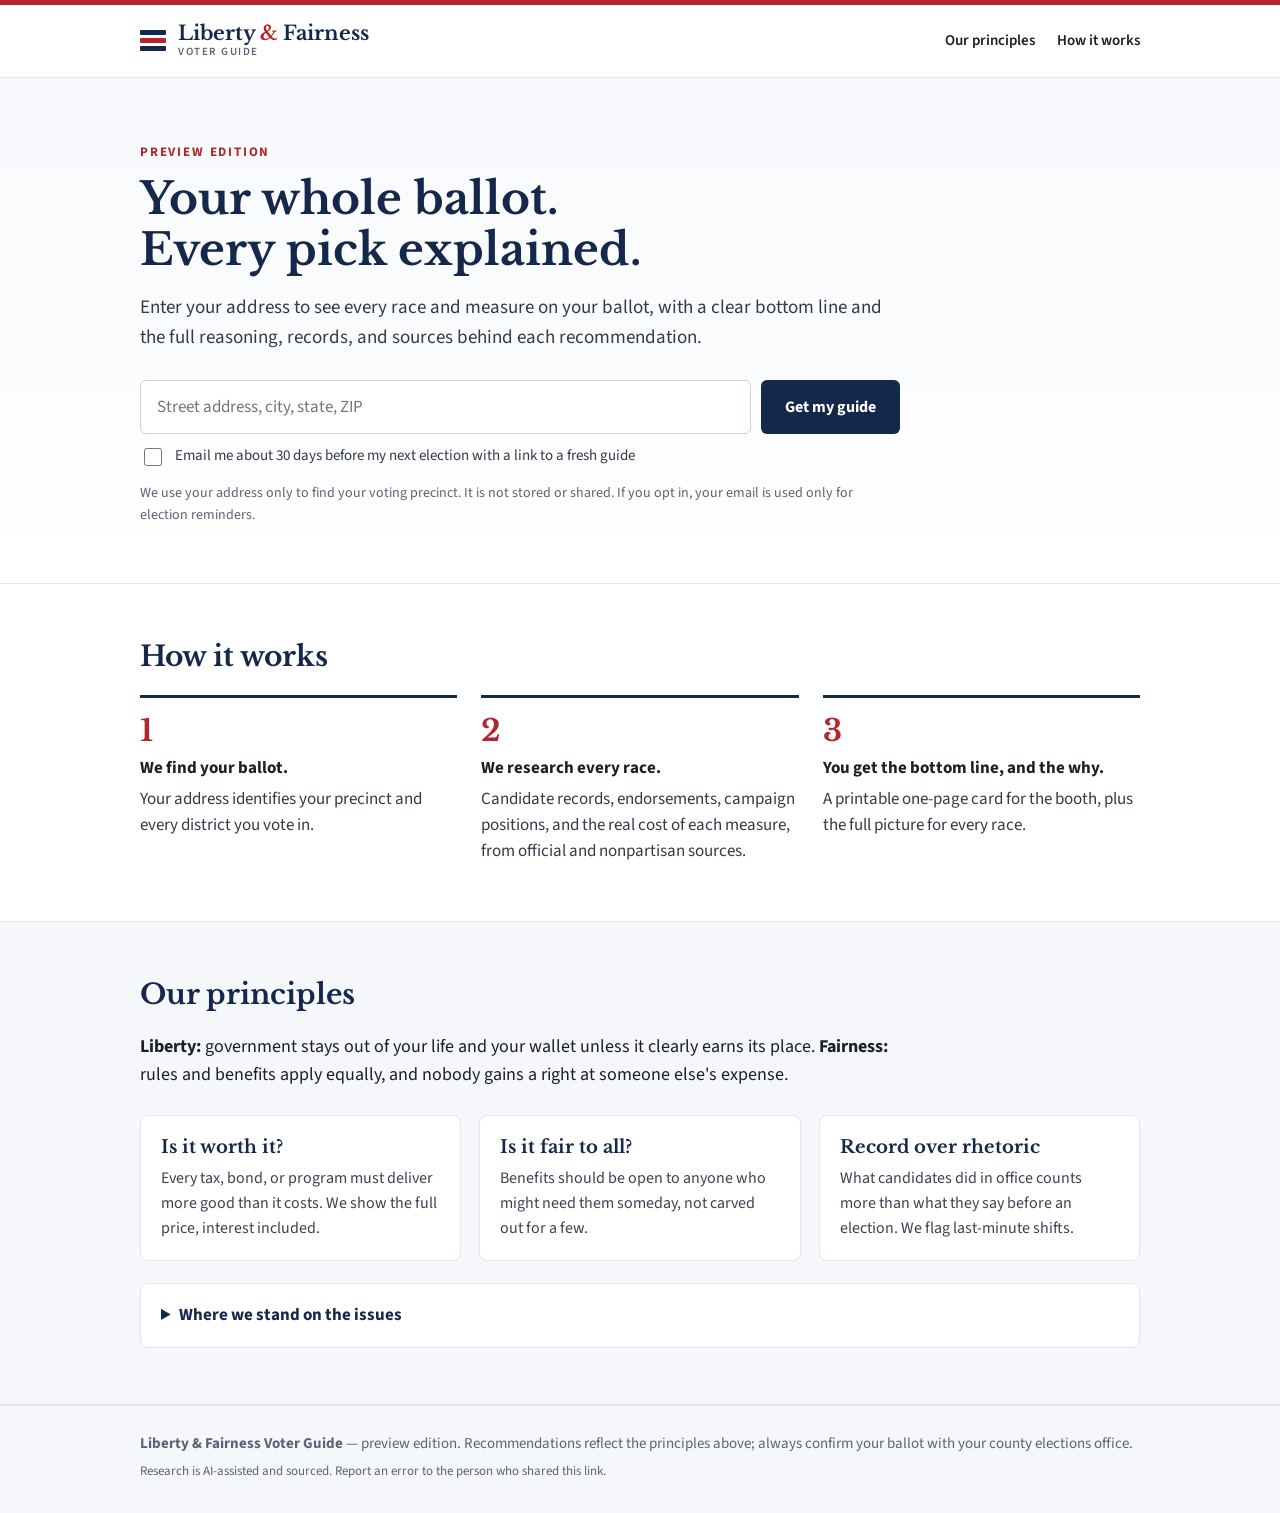
==== index.html @ 5e27b158 "Update site and API address" ====
<!doctype html>
<html lang="en">
<head>
  <meta charset="utf-8">
  <meta name="viewport" content="width=device-width, initial-scale=1">
  <title>Liberty &amp; Fairness Voter Guide</title>
  <meta name="description" content="Your whole ballot, every pick explained. A sourced voter guide built on liberty and fairness.">
  <link rel="preconnect" href="https://fonts.googleapis.com">
  <link rel="preconnect" href="https://fonts.gstatic.com" crossorigin>
  <link href="https://fonts.googleapis.com/css2?family=Libre+Baskerville:wght@400;700&family=Source+Sans+3:wght@400;600;700&display=swap" rel="stylesheet">
  <link rel="stylesheet" href="style.css">
</head>
<body>
  <header class="masthead">
    <div class="wrap masthead-inner">
      <a class="brand" href="./">
        <span class="brand-mark" aria-hidden="true"><span></span><span></span><span></span></span>
        <span class="brand-text">Liberty <em>&amp;</em> Fairness<small>Voter Guide</small></span>
      </a>
      <nav class="topnav">
        <a href="./#principles">Our principles</a>
        <a href="./#how">How it works</a>
      </nav>
    </div>
  </header>

  <main>
    <!-- Landing -->
    <section id="landing">
      <div class="hero">
        <div class="wrap hero-inner">
          <p class="eyebrow">Preview edition</p>
          <h1>Your whole ballot.<br>Every pick explained.</h1>
          <p class="lede">Enter your address to see every race and measure on your ballot, with a clear bottom line and the full reasoning, records, and sources behind each recommendation.</p>
          <form id="lookup" class="lookup" autocomplete="on">
            <label for="address" class="sr-only">Home address</label>
            <input id="address" name="address" type="text" required minlength="8"
                   placeholder="Street address, city, state, ZIP" autocomplete="street-address">
            <button type="submit">Get my guide</button>
            <div class="optin">
              <label class="check"><input id="remind" type="checkbox"> Email me about 30 days before my next election with a link to a fresh guide</label>
              <div id="email-row" class="code-row" hidden>
                <label for="email">Email</label>
                <input id="email" name="email" type="email" autocomplete="email" placeholder="you@example.com">
              </div>
            </div>
            <div id="code-row" class="code-row" hidden>
              <label for="code">Preview access code</label>
              <input id="code" name="code" type="text" autocomplete="off">
            </div>
          </form>
          <p id="form-error" class="form-error" role="alert" hidden></p>
          <p class="privacy">We use your address only to find your voting precinct. It is not stored or shared. If you opt in, your email is used only for election reminders.</p>
        </div>
      </div>

      <section id="how" class="wrap band">
        <h2 class="section-title">How it works</h2>
        <ol class="steps">
          <li><strong>We find your ballot.</strong> Your address identifies your precinct and every district you vote in.</li>
          <li><strong>We research every race.</strong> Candidate records, endorsements, campaign positions, and the real cost of each measure, from official and nonpartisan sources.</li>
          <li><strong>You get the bottom line, and the why.</strong> A printable one-page card for the booth, plus the full picture for every race.</li>
        </ol>
      </section>

      <section id="principles" class="principles">
        <div class="wrap">
          <h2 class="section-title">Our principles</h2>
          <p class="principles-lede"><strong>Liberty:</strong> government stays out of your life and your wallet unless it clearly earns its place. <strong>Fairness:</strong> rules and benefits apply equally, and nobody gains a right at someone else's expense.</p>
          <div class="tests">
            <div class="test"><h3>Is it worth it?</h3><p>Every tax, bond, or program must deliver more good than it costs. We show the full price, interest included.</p></div>
            <div class="test"><h3>Is it fair to all?</h3><p>Benefits should be open to anyone who might need them someday, not carved out for a few.</p></div>
            <div class="test"><h3>Record over rhetoric</h3><p>What candidates did in office counts more than what they say before an election. We flag last-minute shifts.</p></div>
          </div>
          <details class="planks">
            <summary>Where we stand on the issues</summary>
            <dl>
              <dt>Taxes &amp; spending</dt><dd>Low taxes, limited government, and a strong economy. Core services first: public safety, roads, courts.</dd>
              <dt>Life</dt><dd>Protect life at every stage, with an exception to save the mother's life. The later the pregnancy, the stronger the protection.</dd>
              <dt>Immigration</dt><dd>Welcome legal immigrants at a pace communities can absorb. Enforce the law, secure the border, no amnesty.</dd>
              <dt>Equal rights</dt><dd>Live and let live, but no new right that costs others: keep women's sports and private spaces sex-based, and no compelled speech.</dd>
              <dt>Personal freedom</dt><dd>Marriage, marijuana, and gambling are personal choices, not government business.</dd>
              <dt>Guns</dt><dd>The Second Amendment means what it says.</dd>
              <dt>Public safety</dt><dd>Back the police and hold them accountable. End civil asset forfeiture abuse.</dd>
              <dt>Education</dt><dd>School choice and local control, with parents in charge.</dd>
              <dt>Property</dt><dd>Owners have the right to build. Loosen zoning and cut red tape.</dd>
              <dt>Energy</dt><dd>Reliable, affordable power from oil, gas, and nuclear, without mandates or subsidies.</dd>
              <dt>Health care</dt><dd>A limited safety net for necessary care, citizens first.</dd>
            </dl>
          </details>
        </div>
      </section>
    </section>

    <!-- Working -->
    <section id="working" class="wrap working" hidden>
      <div class="spinner" aria-hidden="true"></div>
      <h2>Researching your ballot</h2>
      <p id="working-where" class="working-where"></p>
      <p>We're reading official sample ballots, candidate records, and measure details for your precinct. This usually takes <strong>5 to 10 minutes</strong>. You can leave this page open, or bookmark it and come back.</p>
      <div class="activity">
        <h3>What we're doing right now</h3>
        <ul id="activity" class="activity-list"><li class="muted">Finding your ballot</li></ul>
      </div>
      <p class="elapsed">Elapsed: <span id="elapsed">0:00</span></p>
    </section>

    <!-- Guide -->
    <section id="guide" hidden></section>
  </main>

  <footer class="footer">
    <div class="wrap">
      <p><strong>Liberty &amp; Fairness Voter Guide</strong> — preview edition. Recommendations reflect the principles above; always confirm your ballot with your county elections office.</p>
      <p class="fine">Research is AI-assisted and sourced. Report an error to the person who shared this link.</p>
    </div>
  </footer>

  <script src="app.js"></script>
</body>
</html>
---- style.css ----
:root {
  --navy: #14284b;
  --navy-2: #1f3a68;
  --red: #b3262e;
  --ink: #1b1f27;
  --muted: #5b6474;
  --line: #e3e7ee;
  --soft: #f5f7fa;
  --good: #1d6b3a;
  --warn: #8a5a00;
  --serif: "Libre Baskerville", Georgia, "Times New Roman", serif;
  --sans: "Source Sans 3", "Segoe UI", Arial, sans-serif;
}

* { box-sizing: border-box; }
[hidden] { display: none !important; }
html { -webkit-text-size-adjust: 100%; }
body { margin: 0; background: #fff; color: var(--ink); font: 17px/1.55 var(--sans); }
a { color: var(--navy-2); }
.wrap { max-width: 1040px; margin: 0 auto; padding: 0 20px; }
.sr-only { position: absolute; width: 1px; height: 1px; overflow: hidden; clip: rect(0 0 0 0); }

/* Masthead */
.masthead { border-top: 5px solid var(--red); border-bottom: 1px solid var(--line); background: #fff; }
.masthead-inner { display: flex; align-items: center; justify-content: space-between; min-height: 72px; gap: 16px; }
.brand { display: flex; align-items: center; gap: 12px; text-decoration: none; color: var(--navy); }
.brand-mark { display: grid; gap: 3px; width: 26px; }
.brand-mark span { height: 5px; background: var(--navy); border-radius: 1px; }
.brand-mark span:nth-child(2) { background: var(--red); }
.brand-text { font: 700 20px/1.1 var(--serif); }
.brand-text em { font-style: normal; color: var(--red); }
.brand-text small { display: block; font: 600 11px/1.4 var(--sans); letter-spacing: .14em; text-transform: uppercase; color: var(--muted); }
.topnav { display: flex; gap: 22px; }
.topnav a { color: var(--ink); text-decoration: none; font-weight: 600; font-size: 15px; }
.topnav a:hover { color: var(--red); }

/* Hero */
.hero { background: linear-gradient(180deg, #f7f9fc 0%, #fff 100%); border-bottom: 1px solid var(--line); }
.hero-inner { padding: 64px 20px 56px; }
.hero-inner > * { max-width: 760px; }
.eyebrow { margin: 0 0 12px; color: var(--red); font-weight: 700; font-size: 13px; letter-spacing: .14em; text-transform: uppercase; }
h1 { font: 700 44px/1.15 var(--serif); color: var(--navy); margin: 0 0 18px; }
.lede { font-size: 19px; color: #333a47; margin: 0 0 28px; }
.lookup { display: flex; flex-wrap: wrap; gap: 10px; }
.lookup input[type=text] { flex: 1 1 360px; font: 17px var(--sans); padding: 14px 16px; border: 1.5px solid #c9d1de; border-radius: 6px; }
.lookup input:focus { outline: 3px solid rgba(31,58,104,.18); border-color: var(--navy-2); }
.btn { text-decoration: none; display: inline-block; }
.lookup button, .btn { font: 700 16px var(--sans); padding: 14px 24px; border: 0; border-radius: 6px; background: var(--navy); color: #fff; cursor: pointer; }
.lookup button:hover, .btn:hover { background: var(--navy-2); }
.code-row { flex-basis: 100%; display: flex; align-items: center; gap: 10px; font-size: 15px; color: var(--muted); }
.lookup .code-row input { flex: 0 1 220px; padding: 9px 12px; font: 16px var(--sans); border: 1.5px solid #c9d1de; border-radius: 6px; }
.optin { flex-basis: 100%; }
.check { display: flex; gap: 10px; align-items: flex-start; font-size: 15px; color: #333a47; cursor: pointer; }
.check input { margin-top: 4px; width: 18px; height: 18px; }
.feedback { background: var(--soft); border: 1px solid var(--line); border-radius: 10px; padding: 22px 24px; }
.feedback h2 { font: 700 22px var(--serif); color: var(--navy); margin: 0 0 6px; }
.feedback .rating { display: flex; gap: 8px; flex-wrap: wrap; margin: 12px 0; }
.feedback .rating label { border: 1.5px solid #c9d1de; border-radius: 999px; padding: 6px 14px; cursor: pointer; background: #fff; }
.feedback .rating input { display: none; }
.feedback .rating input:checked + span { font-weight: 700; color: var(--navy); }
.feedback .rating label:has(input:checked) { border-color: var(--navy); background: #eef2f8; }
.feedback textarea { width: 100%; min-height: 80px; font: 16px var(--sans); padding: 10px 12px; border: 1.5px solid #c9d1de; border-radius: 6px; margin: 4px 0 12px; resize: vertical; }
.feedback label.lbl { font-weight: 700; display: block; }
.feedback .thanks { color: var(--good); font-weight: 700; }
.form-error { color: var(--red); font-weight: 600; margin: 12px 0 0; }
.privacy { font-size: 14px; color: var(--muted); margin: 14px 0 0; }

/* Sections */
.band { padding: 56px 20px; }
.section-title { font: 700 28px/1.2 var(--serif); color: var(--navy); margin: 0 0 22px; }
.steps { list-style: none; counter-reset: s; padding: 0; margin: 0; display: grid; grid-template-columns: repeat(3, 1fr); gap: 24px; }
.steps li { counter-increment: s; border-top: 3px solid var(--navy); padding-top: 14px; color: #333a47; }
.steps li::before { content: counter(s); display: block; font: 700 30px var(--serif); color: var(--red); margin-bottom: 6px; }
.steps strong { display: block; color: var(--ink); margin-bottom: 4px; }
.principles { background: var(--soft); border-top: 1px solid var(--line); border-bottom: 1px solid var(--line); padding: 56px 0; }
.principles-lede { font-size: 18px; max-width: 760px; margin: 0 0 26px; }
.tests { display: grid; grid-template-columns: repeat(3, 1fr); gap: 18px; margin-bottom: 22px; }
.test { background: #fff; border: 1px solid var(--line); border-radius: 8px; padding: 20px; }
.test h3 { font: 700 18px var(--serif); color: var(--navy); margin: 0 0 8px; }
.test p { margin: 0; color: #3b4352; font-size: 16px; }
.planks { background: #fff; border: 1px solid var(--line); border-radius: 8px; padding: 6px 20px; }
.planks summary { cursor: pointer; font-weight: 700; padding: 12px 0; color: var(--navy); }
.planks dl { display: grid; grid-template-columns: 180px 1fr; gap: 10px 20px; margin: 4px 0 18px; }
.planks dt { font-weight: 700; }
.planks dd { margin: 0; color: #3b4352; }

/* Working */
.working { max-width: 680px; text-align: center; padding: 80px 20px; }
.working h2 { font: 700 30px var(--serif); color: var(--navy); margin: 18px 0 8px; }
.working-where { color: var(--muted); font-weight: 600; margin: 0 0 18px; }
.spinner { width: 44px; height: 44px; margin: 0 auto; border: 4px solid var(--line); border-top-color: var(--red); border-radius: 50%; animation: spin 1s linear infinite; }
@keyframes spin { to { transform: rotate(360deg); } }
.activity { text-align: left; max-width: 560px; margin: 26px auto 0; border: 1px solid var(--line); border-radius: 10px; padding: 14px 18px; background: #fbfcfe; }
.activity h3 { margin: 0 0 8px; font: 700 13px var(--sans); letter-spacing: .1em; text-transform: uppercase; color: var(--muted); }
.activity-list { list-style: none; margin: 0; padding: 0; max-height: 240px; overflow: hidden; display: flex; flex-direction: column; justify-content: flex-end; }
.activity-list li { padding: 5px 0 5px 22px; position: relative; font-size: 15px; color: #3b4352; word-break: break-word; animation: fade .4s; }
.activity-list li::before { content: ""; position: absolute; left: 4px; top: 12px; width: 8px; height: 8px; border-radius: 50%; background: #c9d1de; }
.activity-list li:last-child { color: var(--ink); font-weight: 600; }
.activity-list li:last-child::before { background: var(--red); }
.activity-list li.muted { color: var(--muted); font-weight: 400; }
@keyframes fade { from { opacity: 0; transform: translateY(4px); } }
.ready { background: var(--navy); color: #fff; }
.ready .wrap { padding: 28px 20px; display: flex; gap: 24px; align-items: center; flex-wrap: wrap; }
.ready .big { font: 700 40px/1 var(--serif); white-space: nowrap; }
.ready blockquote { margin: 0; font: italic 17px/1.5 var(--serif); max-width: 640px; border-left: 3px solid var(--red); padding-left: 16px; }
.ready cite { display: block; font: 600 13px var(--sans); font-style: normal; letter-spacing: .08em; text-transform: uppercase; opacity: .8; margin-top: 6px; }
.working-steps { list-style: none; padding: 0; margin: 26px auto; max-width: 360px; text-align: left; }
.working-steps li { padding: 8px 0 8px 30px; position: relative; color: var(--muted); }
.working-steps li::before { content: ""; position: absolute; left: 4px; top: 14px; width: 12px; height: 12px; border-radius: 50%; border: 2px solid #c9d1de; }
.working-steps li.on { color: var(--ink); font-weight: 600; }
.working-steps li.on::before { background: var(--navy); border-color: var(--navy); }
.elapsed { color: var(--muted); font-size: 15px; }

/* Guide */
.guide-head { border-bottom: 1px solid var(--line); background: var(--soft); }
.guide-head .wrap { padding: 36px 20px 28px; }
.guide-head h1 { font-size: 34px; margin: 0 0 6px; }
.guide-meta { color: var(--muted); margin: 0; }
.guide-actions { display: flex; gap: 10px; margin-top: 18px; flex-wrap: wrap; }
.btn.ghost { background: #fff; color: var(--navy); border: 1.5px solid var(--navy); }
.btn.ghost:hover { background: var(--soft); }
.guide-body { padding: 32px 20px 64px; }
.guide-section { margin: 0 0 44px; }
.guide-section > h2 { font: 700 26px var(--serif); color: var(--navy); margin: 0 0 6px; padding-bottom: 10px; border-bottom: 3px solid var(--navy); }
.section-note { color: var(--muted); margin: 10px 0 18px; }

.card-table { width: 100%; border-collapse: collapse; font-size: 16px; }
.card-table th { text-align: left; font-size: 12px; letter-spacing: .1em; text-transform: uppercase; color: var(--muted); padding: 10px 12px; border-bottom: 2px solid var(--line); }
.card-table td { padding: 11px 12px; border-bottom: 1px solid var(--line); vertical-align: top; }
.card-table td.race { font-weight: 600; width: 34%; }
.card-table td.pick { font-weight: 700; color: var(--navy); width: 26%; }
.card-table td.reason { color: #3b4352; }
.card-table tr:nth-child(even) td { background: #fafbfd; }
.pill { display: inline-block; font: 700 12px var(--sans); letter-spacing: .04em; padding: 2px 8px; border-radius: 999px; vertical-align: 2px; margin-left: 6px; }
.pill.yes { background: #e5f2ea; color: var(--good); }
.pill.no { background: #f8e5e6; color: var(--red); }
.pill.call { background: #fff3dc; color: var(--warn); }

.race { border: 1px solid var(--line); border-radius: 10px; padding: 22px 24px; margin: 0 0 18px; }
.race h3 { font: 700 20px var(--serif); margin: 0 0 4px; }
.race .pickline { font-size: 18px; margin: 4px 0 10px; }
.race .pickline b { color: var(--navy); }
.race .summary { margin: 0 0 12px; }
.tags { display: flex; flex-wrap: wrap; gap: 6px; margin: 0 0 12px; }
.tag { font-size: 13px; background: var(--soft); border: 1px solid var(--line); border-radius: 4px; padding: 2px 8px; color: #3b4352; }
.alt { background: #fffaf0; border-left: 3px solid #e2b04a; padding: 10px 14px; margin: 0 0 12px; font-size: 16px; }
.race details { border-top: 1px solid var(--line); margin-top: 8px; }
.race summary { cursor: pointer; font-weight: 700; color: var(--navy-2); padding: 12px 0; }
.cands { display: grid; grid-template-columns: repeat(auto-fit, minmax(280px, 1fr)); gap: 14px; margin: 4px 0 14px; }
.cand { background: #fbfcfe; border: 1px solid var(--line); border-radius: 8px; padding: 16px; font-size: 15.5px; }
.cand.picked { border-color: var(--navy); box-shadow: inset 4px 0 0 var(--navy); }
.cand h4 { margin: 0 0 2px; font-size: 17px; }
.cand .party { color: var(--muted); font-size: 14px; margin: 0 0 10px; }
.cand p { margin: 0 0 8px; }
.cand .label { font-weight: 700; color: var(--ink); }
.cand .shift { color: var(--warn); }
.cand ul { margin: 4px 0 8px; padding-left: 18px; }
.other { font-size: 16px; color: #3b4352; }
.sources { font-size: 14px; color: var(--muted); }
.sources a { color: var(--muted); }

.plain-list { margin: 0; padding-left: 20px; }
.plain-list li { margin: 4px 0; }
.dates { display: grid; grid-template-columns: repeat(auto-fit, minmax(220px, 1fr)); gap: 12px; }
.date { border: 1px solid var(--line); border-radius: 8px; padding: 14px; }
.date b { display: block; color: var(--navy); }

.error-box { max-width: 640px; margin: 60px auto; text-align: center; padding: 0 20px; }

.footer { border-top: 1px solid var(--line); background: var(--soft); color: var(--muted); font-size: 15px; }
.footer .wrap { padding: 26px 20px; }
.footer p { margin: 0 0 6px; }
.fine { font-size: 13px; }

@media (max-width: 760px) {
  h1 { font-size: 32px; }
  .hero-inner { padding: 40px 20px; }
  .steps, .tests { grid-template-columns: 1fr; }
  .planks dl { grid-template-columns: 1fr; }
  .topnav { display: none; }
  .card-table td.race, .card-table td.pick { width: auto; }
  .card-table td.reason, .card-table th:nth-child(3) { display: none; }
}

/* Print: the bottom-line card only, on one page */
@media print {
  .masthead, .footer, .guide-actions, .guide-section:not(.bottom-line), #landing, #working { display: none !important; }
  body { font-size: 11pt; }
  .guide-head { background: #fff; }
  .guide-head .wrap, .guide-body { padding: 0; }
  .card-table td, .card-table th { padding: 4px 6px; }
  .card-table td.reason { display: table-cell; font-size: 9pt; }
}
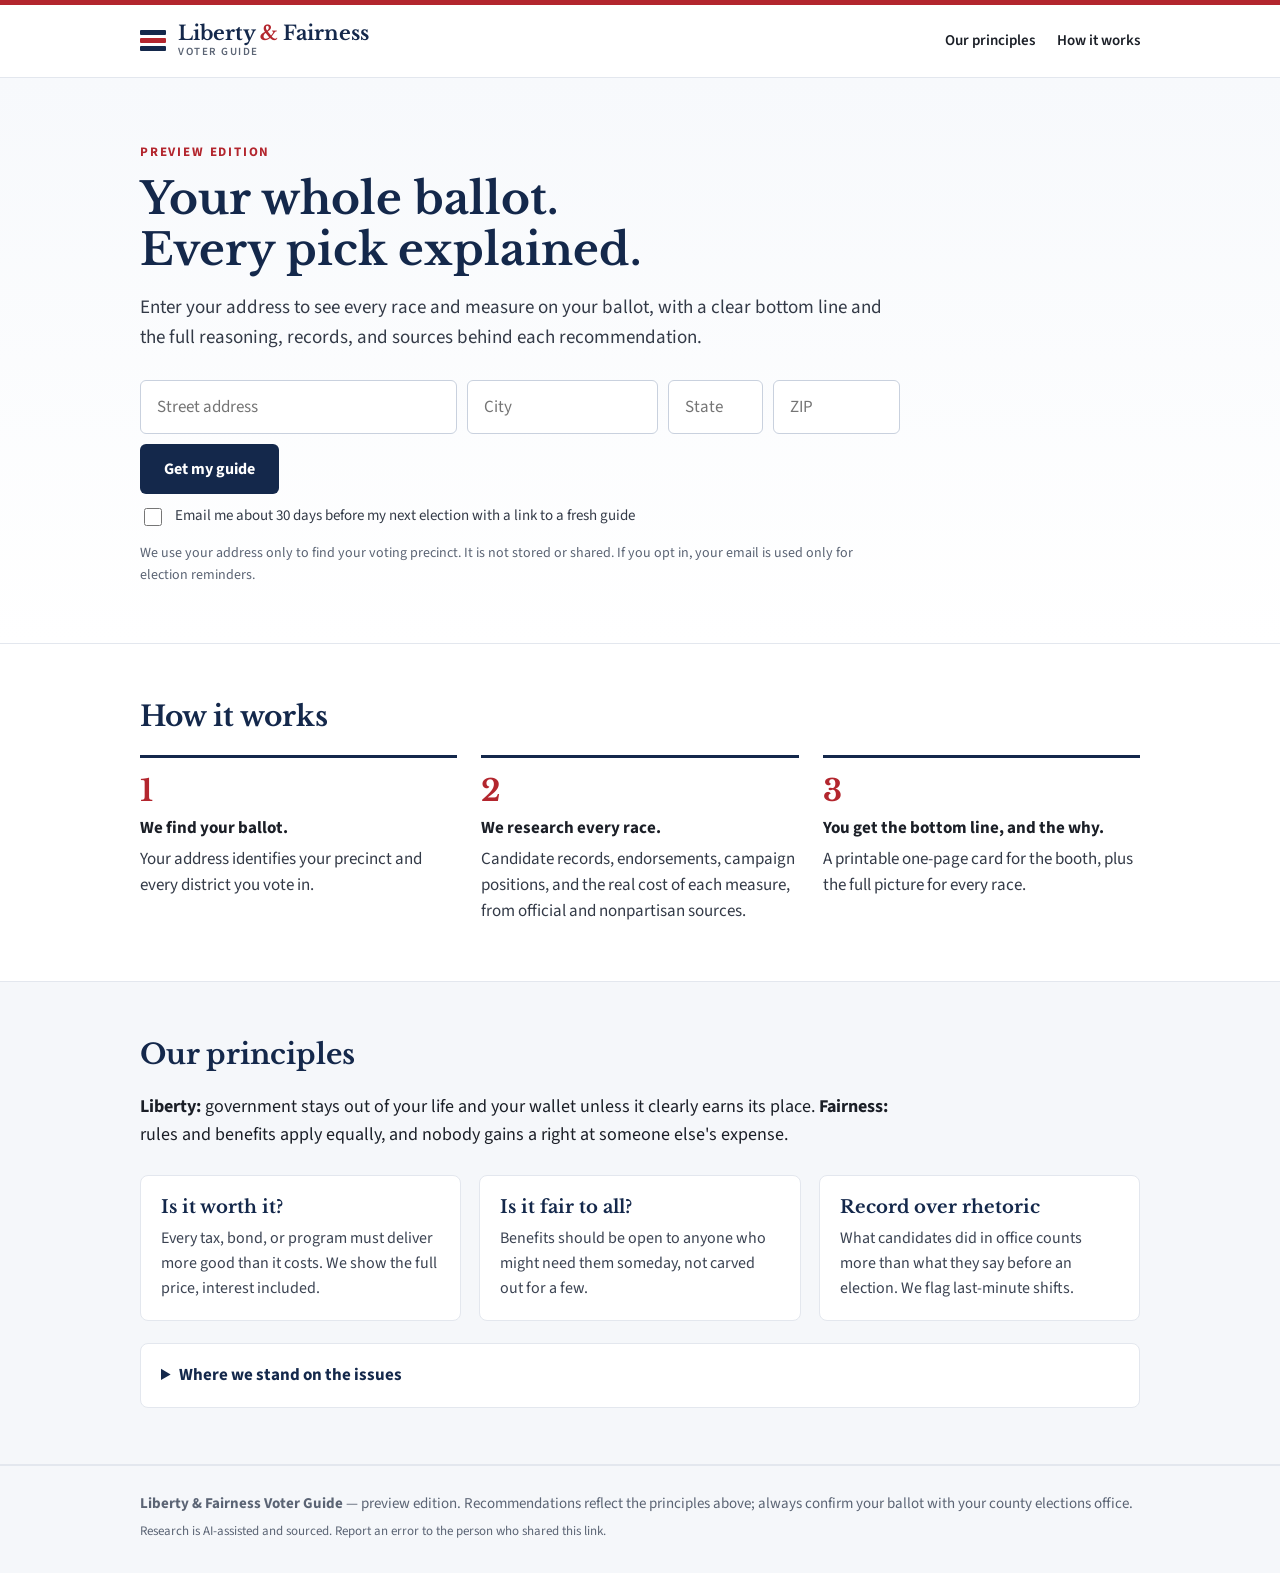
==== commit b4749686: "Separate street, city, state, ZIP fields for autofill" ====
--- a/index.html
+++ b/index.html
@@ -33,9 +33,20 @@
           <h1>Your whole ballot.<br>Every pick explained.</h1>
           <p class="lede">Enter your address to see every race and measure on your ballot, with a clear bottom line and the full reasoning, records, and sources behind each recommendation.</p>
           <form id="lookup" class="lookup" autocomplete="on">
-            <label for="address" class="sr-only">Home address</label>
-            <input id="address" name="address" type="text" required minlength="8"
-                   placeholder="Street address, city, state, ZIP" autocomplete="street-address">
+            <div class="addr-grid">
+              <label for="street" class="sr-only">Street address</label>
+              <input id="street" name="street" type="text" required class="f-street"
+                     placeholder="Street address" autocomplete="address-line1">
+              <label for="city" class="sr-only">City</label>
+              <input id="city" name="city" type="text" required class="f-city"
+                     placeholder="City" autocomplete="address-level2">
+              <label for="state" class="sr-only">State</label>
+              <input id="state" name="state" type="text" required class="f-state" maxlength="20"
+                     placeholder="State" autocomplete="address-level1">
+              <label for="zip" class="sr-only">ZIP code</label>
+              <input id="zip" name="zip" type="text" required class="f-zip" inputmode="numeric" maxlength="10"
+                     placeholder="ZIP" autocomplete="postal-code">
+            </div>
             <button type="submit">Get my guide</button>
             <div class="optin">
               <label class="check"><input id="remind" type="checkbox"> Email me about 30 days before my next election with a link to a fresh guide</label>
@@ -97,12 +108,36 @@
       <div class="spinner" aria-hidden="true"></div>
       <h2>Researching your ballot</h2>
       <p id="working-where" class="working-where"></p>
-      <p>We're reading official sample ballots, candidate records, and measure details for your precinct. This usually takes <strong>5 to 10 minutes</strong>. You can leave this page open, or bookmark it and come back.</p>
+      <p>We're reading official sample ballots, candidate records, and measure details for your precinct. The first guide for a new area takes <strong>a few minutes</strong>; after that, everyone in the precinct gets it instantly. You can keep this page open, or have us email you the link.</p>
       <div class="activity">
         <h3>What we're doing right now</h3>
         <ul id="activity" class="activity-list"><li class="muted">Finding your ballot</li></ul>
       </div>
+      <form id="notify-form" class="notify">
+        <label for="notify-email"><b>Don't wait around.</b> Leave your email and we'll send the link the moment it's ready.</label>
+        <div class="notify-row">
+          <input id="notify-email" type="email" placeholder="you@example.com" autocomplete="email" required>
+          <button class="btn" type="submit">Email me the link</button>
+        </div>
+        <p id="notify-msg" class="notify-msg"></p>
+      </form>
       <p class="elapsed">Elapsed: <span id="elapsed">0:00</span></p>
+    </section>
+
+    <!-- Queued (request mode) -->
+    <section id="queued" class="wrap working" hidden>
+      <h2>We've got your request</h2>
+      <p id="queued-where" class="working-where"></p>
+      <p>Your precinct hasn't been researched yet. We build each one by hand from the official ballot and candidate records, usually <strong>within a day</strong>. Leave your email and we'll send you the link the moment it's ready, or come back to this page later.</p>
+      <form id="queued-form" class="notify">
+        <label for="queued-email"><b>Email me the link</b></label>
+        <div class="notify-row">
+          <input id="queued-email" type="email" placeholder="you@example.com" autocomplete="email" required>
+          <button class="btn" type="submit">Notify me</button>
+        </div>
+        <p id="queued-msg" class="notify-msg"></p>
+      </form>
+      <p class="elapsed"><a href="./">Look up a different address</a></p>
     </section>
 
     <!-- Guide -->
--- a/style.css
+++ b/style.css
@@ -42,7 +42,10 @@
 h1 { font: 700 44px/1.15 var(--serif); color: var(--navy); margin: 0 0 18px; }
 .lede { font-size: 19px; color: #333a47; margin: 0 0 28px; }
 .lookup { display: flex; flex-wrap: wrap; gap: 10px; }
-.lookup input[type=text] { flex: 1 1 360px; font: 17px var(--sans); padding: 14px 16px; border: 1.5px solid #c9d1de; border-radius: 6px; }
+.addr-grid { flex: 1 1 100%; display: grid; grid-template-columns: 2fr 1.2fr .6fr .8fr; gap: 10px; }
+.addr-grid input { min-width: 0; }
+@media (max-width: 760px) { .addr-grid { grid-template-columns: 1fr 1fr; } .f-street { grid-column: 1 / -1; } }
+.lookup input[type=text] { flex: 1 1 160px; font: 17px var(--sans); padding: 14px 16px; border: 1.5px solid #c9d1de; border-radius: 6px; }
 .lookup input:focus { outline: 3px solid rgba(31,58,104,.18); border-color: var(--navy-2); }
 .btn { text-decoration: none; display: inline-block; }
 .lookup button, .btn { font: 700 16px var(--sans); padding: 14px 24px; border: 0; border-radius: 6px; background: var(--navy); color: #fff; cursor: pointer; }
@@ -110,6 +113,11 @@
 .working-steps li.on { color: var(--ink); font-weight: 600; }
 .working-steps li.on::before { background: var(--navy); border-color: var(--navy); }
 .elapsed { color: var(--muted); font-size: 15px; }
+.notify { max-width: 560px; margin: 22px auto 0; text-align: left; background: #fff; border: 1px solid var(--line); border-radius: 10px; padding: 16px 18px; }
+.notify label { display: block; margin-bottom: 10px; color: #333a47; }
+.notify-row { display: flex; gap: 10px; flex-wrap: wrap; }
+.notify-row input { flex: 1 1 220px; font: 16px var(--sans); padding: 11px 12px; border: 1.5px solid #c9d1de; border-radius: 6px; }
+.notify-msg { margin: 8px 0 0; font-size: 14px; color: var(--good); font-weight: 600; }
 
 /* Guide */
 .guide-head { border-bottom: 1px solid var(--line); background: var(--soft); }
@@ -128,6 +136,18 @@
 .card-table th { text-align: left; font-size: 12px; letter-spacing: .1em; text-transform: uppercase; color: var(--muted); padding: 10px 12px; border-bottom: 2px solid var(--line); }
 .card-table td { padding: 11px 12px; border-bottom: 1px solid var(--line); vertical-align: top; }
 .card-table td.race { font-weight: 600; width: 34%; }
+.card-table a.bl-link { color: var(--navy); text-decoration: none; border-bottom: 1px solid #b9c3d3; }
+.card-table a.bl-link:hover { color: var(--red); border-bottom-color: var(--red); }
+.date-strip { display: flex; flex-wrap: wrap; gap: 8px; margin: 12px 0 0; }
+.date-pill { font-size: 14px; background: #fff; border: 1px solid var(--line); border-radius: 999px; padding: 4px 12px; color: #3b4352; }
+.date-pill b { color: var(--navy); }
+.race .back { display: inline-block; margin-top: 10px; font-size: 13px; color: var(--muted); text-decoration: none; }
+.race .back:hover { color: var(--red); }
+.race.flash { box-shadow: 0 0 0 3px rgba(179,38,46,.35); transition: box-shadow .3s; }
+.race { scroll-margin-top: 16px; }
+.more details { border: 1px solid var(--line); border-radius: 8px; padding: 4px 16px; margin: 0 0 10px; }
+.more summary { cursor: pointer; font-weight: 700; color: var(--navy); padding: 10px 0; }
+.more .dates { margin: 10px 0 14px; }
 .card-table td.pick { font-weight: 700; color: var(--navy); width: 26%; }
 .card-table td.reason { color: #3b4352; }
 .card-table tr:nth-child(even) td { background: #fafbfd; }
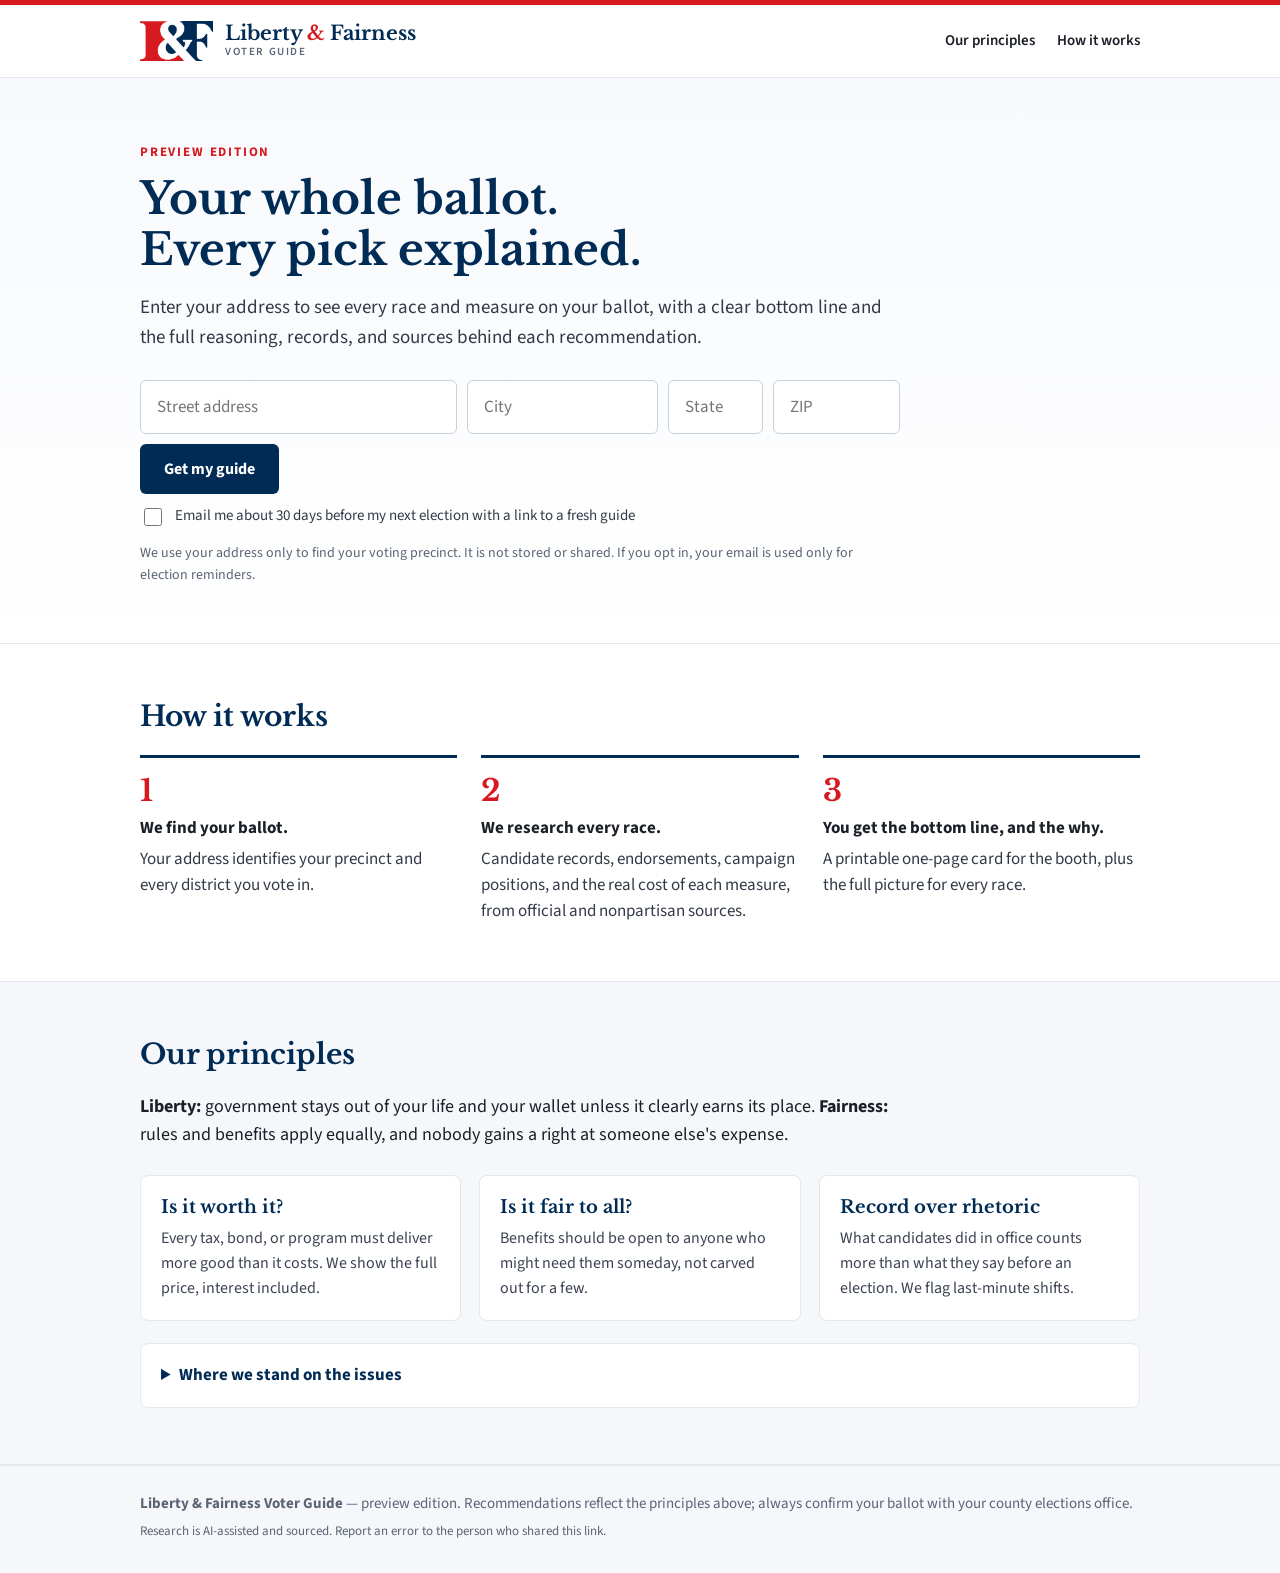
==== commit a0cc3b53: "Update site and API address" ====
--- a/index.html
+++ b/index.html
@@ -8,13 +8,17 @@
   <link rel="preconnect" href="https://fonts.googleapis.com">
   <link rel="preconnect" href="https://fonts.gstatic.com" crossorigin>
   <link href="https://fonts.googleapis.com/css2?family=Libre+Baskerville:wght@400;700&family=Source+Sans+3:wght@400;600;700&display=swap" rel="stylesheet">
+  <link rel="icon" href="img/favicon.ico" sizes="any">
+  <link rel="icon" type="image/png" sizes="32x32" href="img/favicon-32.png">
+  <link rel="apple-touch-icon" href="img/apple-touch-icon.png">
+  <meta name="theme-color" content="#002B55">
   <link rel="stylesheet" href="style.css">
 </head>
 <body>
   <header class="masthead">
     <div class="wrap masthead-inner">
-      <a class="brand" href="./">
-        <span class="brand-mark" aria-hidden="true"><span></span><span></span><span></span></span>
+      <a class="brand" href="./" aria-label="Liberty &amp; Fairness Voter Guide home">
+        <img class="brand-logo" src="img/lf-mark-240w.png" srcset="img/lf-mark-240w.png 1x, img/lf-mark-480w.png 2x" width="73" height="40" alt="">
         <span class="brand-text">Liberty <em>&amp;</em> Fairness<small>Voter Guide</small></span>
       </a>
       <nav class="topnav">
--- a/style.css
+++ b/style.css
@@ -1,7 +1,7 @@
 :root {
-  --navy: #14284b;
-  --navy-2: #1f3a68;
-  --red: #b3262e;
+  --navy: #002B55;
+  --navy-2: #1d4a80;
+  --red: #D71920;
   --ink: #1b1f27;
   --muted: #5b6474;
   --line: #e3e7ee;
@@ -24,9 +24,7 @@
 .masthead { border-top: 5px solid var(--red); border-bottom: 1px solid var(--line); background: #fff; }
 .masthead-inner { display: flex; align-items: center; justify-content: space-between; min-height: 72px; gap: 16px; }
 .brand { display: flex; align-items: center; gap: 12px; text-decoration: none; color: var(--navy); }
-.brand-mark { display: grid; gap: 3px; width: 26px; }
-.brand-mark span { height: 5px; background: var(--navy); border-radius: 1px; }
-.brand-mark span:nth-child(2) { background: var(--red); }
+.brand-logo { display: block; height: 40px; width: auto; }
 .brand-text { font: 700 20px/1.1 var(--serif); }
 .brand-text em { font-style: normal; color: var(--red); }
 .brand-text small { display: block; font: 600 11px/1.4 var(--sans); letter-spacing: .14em; text-transform: uppercase; color: var(--muted); }
@@ -204,10 +202,16 @@
 
 /* Print: the bottom-line card only, on one page */
 @media print {
-  .masthead, .footer, .guide-actions, .guide-section:not(.bottom-line), #landing, #working { display: none !important; }
+  .masthead, .footer, .guide-actions, .guide-section:not(.bottom-line):not(.gap-box), #landing, #working { display: none !important; }
   body { font-size: 11pt; }
   .guide-head { background: #fff; }
   .guide-head .wrap, .guide-body { padding: 0; }
   .card-table td, .card-table th { padding: 4px 6px; }
   .card-table td.reason { display: table-cell; font-size: 9pt; }
 }
+
+/* Contests on the voter's ballot that we have not covered yet (declared gaps) */
+.pill.gap { background: #fff4d6; color: #7a5600; border: 1px solid #e2b04a; }
+.gap-box { border: 2px solid #e2b04a; border-radius: 8px; background: #fffaf0; padding: 16px 18px; margin-bottom: 18px; }
+.gap-box h2 { margin-top: 0; }
+.gap-box li { margin: 8px 0; }
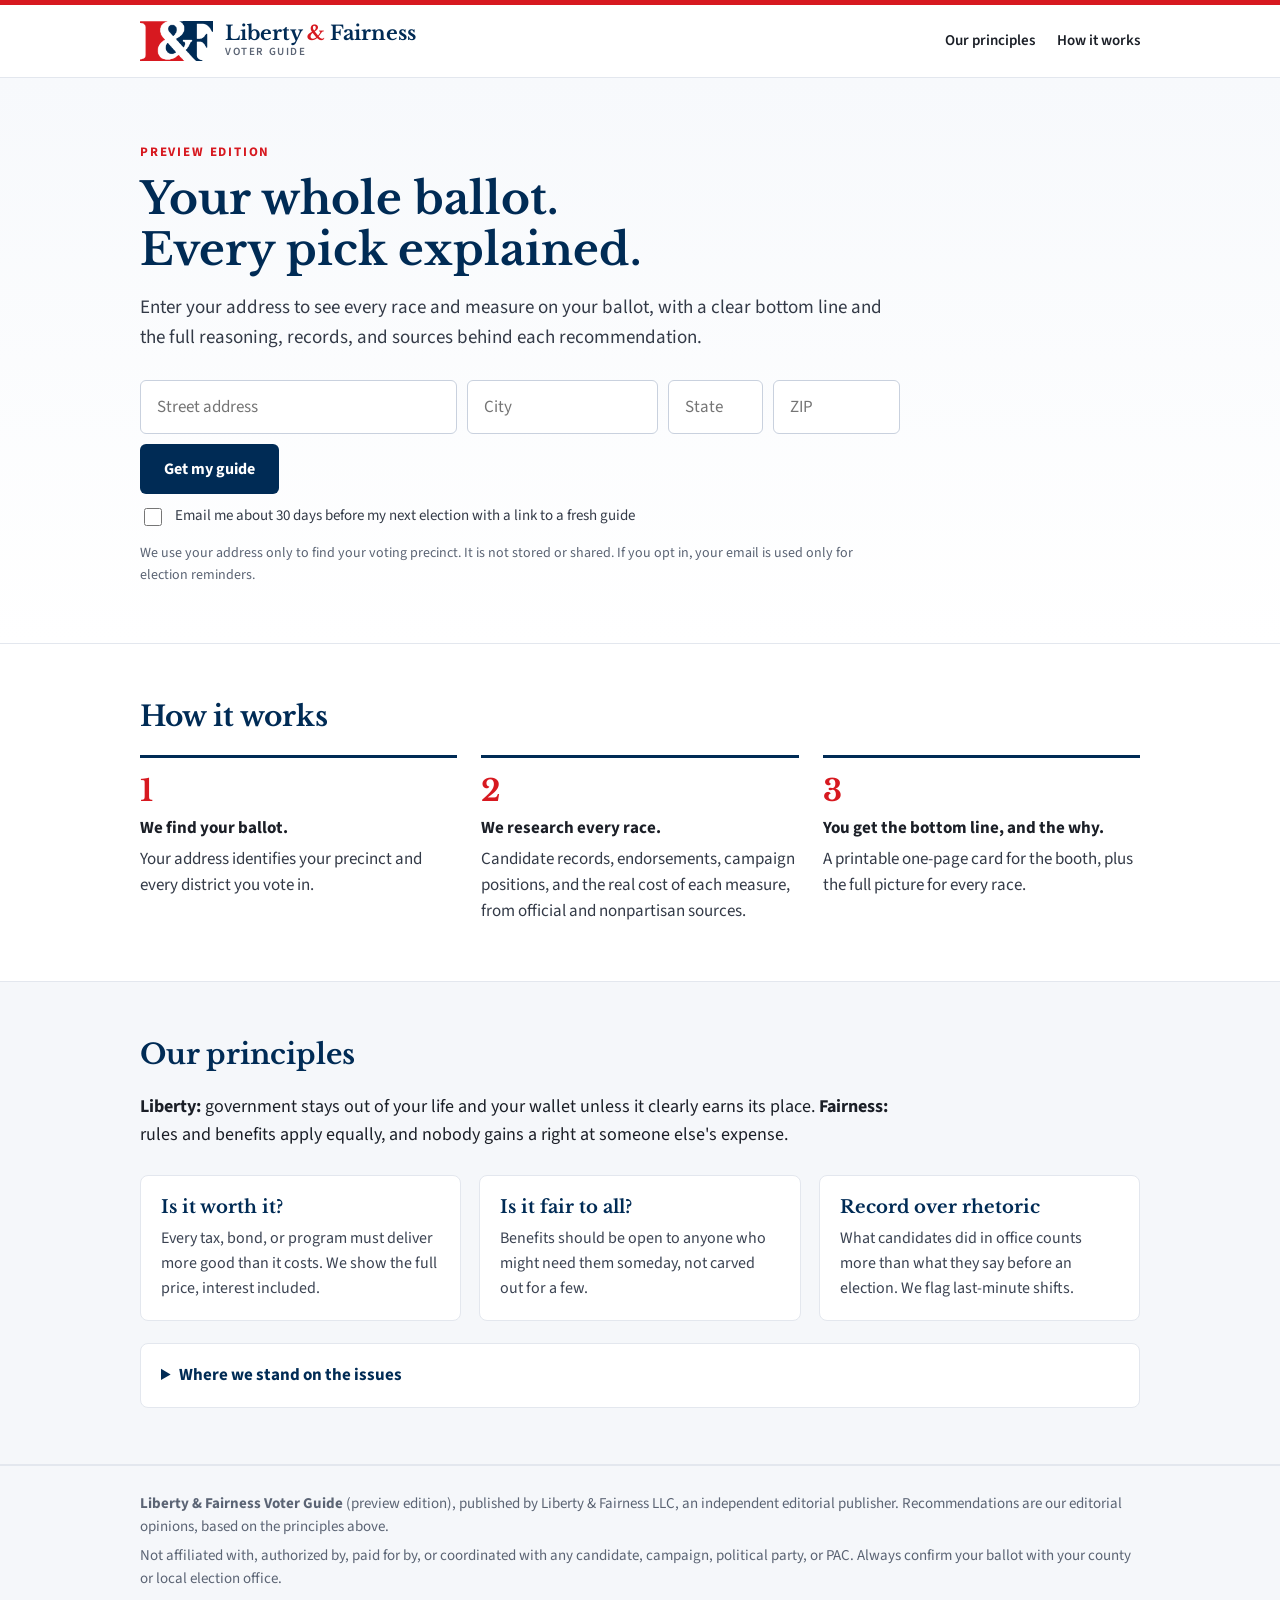
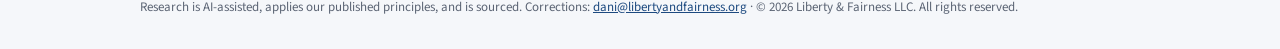
==== commit 0b85a65e: "Update site and API address" ====
--- a/index.html
+++ b/index.html
@@ -150,8 +150,9 @@
 
   <footer class="footer">
     <div class="wrap">
-      <p><strong>Liberty &amp; Fairness Voter Guide</strong> — preview edition. Recommendations reflect the principles above; always confirm your ballot with your county elections office.</p>
-      <p class="fine">Research is AI-assisted and sourced. Report an error to the person who shared this link.</p>
+      <p><strong>Liberty &amp; Fairness Voter Guide</strong> (preview edition), published by Liberty &amp; Fairness LLC, an independent editorial publisher. Recommendations are our editorial opinions, based on the principles above.</p>
+      <p>Not affiliated with, authorized by, paid for by, or coordinated with any candidate, campaign, political party, or PAC. Always confirm your ballot with your county or local election office.</p>
+      <p class="fine">Research is AI-assisted, applies our published principles, and is sourced. Corrections: <a href="mailto:dani@libertyandfairness.org?subject=Correction">dani@libertyandfairness.org</a> · &copy; 2026 Liberty &amp; Fairness LLC. All rights reserved.</p>
     </div>
   </footer>
 
--- a/style.css
+++ b/style.css
@@ -202,7 +202,7 @@
 
 /* Print: the bottom-line card only, on one page */
 @media print {
-  .masthead, .footer, .guide-actions, .guide-section:not(.bottom-line):not(.gap-box), #landing, #working { display: none !important; }
+  .masthead, .footer, .guide-actions, .guide-section:not(.bottom-line):not(.gap-box):not(.editorial-note), #landing, #working { display: none !important; }
   body { font-size: 11pt; }
   .guide-head { background: #fff; }
   .guide-head .wrap, .guide-body { padding: 0; }
@@ -215,3 +215,13 @@
 .gap-box { border: 2px solid #e2b04a; border-radius: 8px; background: #fffaf0; padding: 16px 18px; margin-bottom: 18px; }
 .gap-box h2 { margin-top: 0; }
 .gap-box li { margin: 8px 0; }
+
+/* Editorial statement at the end of every guide; prints as a single line. */
+.editorial-note { font-size: 14px; color: var(--muted); border-top: 1px solid var(--line); }
+.editorial-note h2 { font-size: 18px; }
+.editorial-note p { margin: 0 0 8px; }
+.print-only { display: none; }
+@media print {
+  .editorial-note h2, .editorial-note p:not(.print-only) { display: none !important; }
+  .editorial-note .print-only { display: block !important; font-size: 10px; margin-top: 8px; }
+}
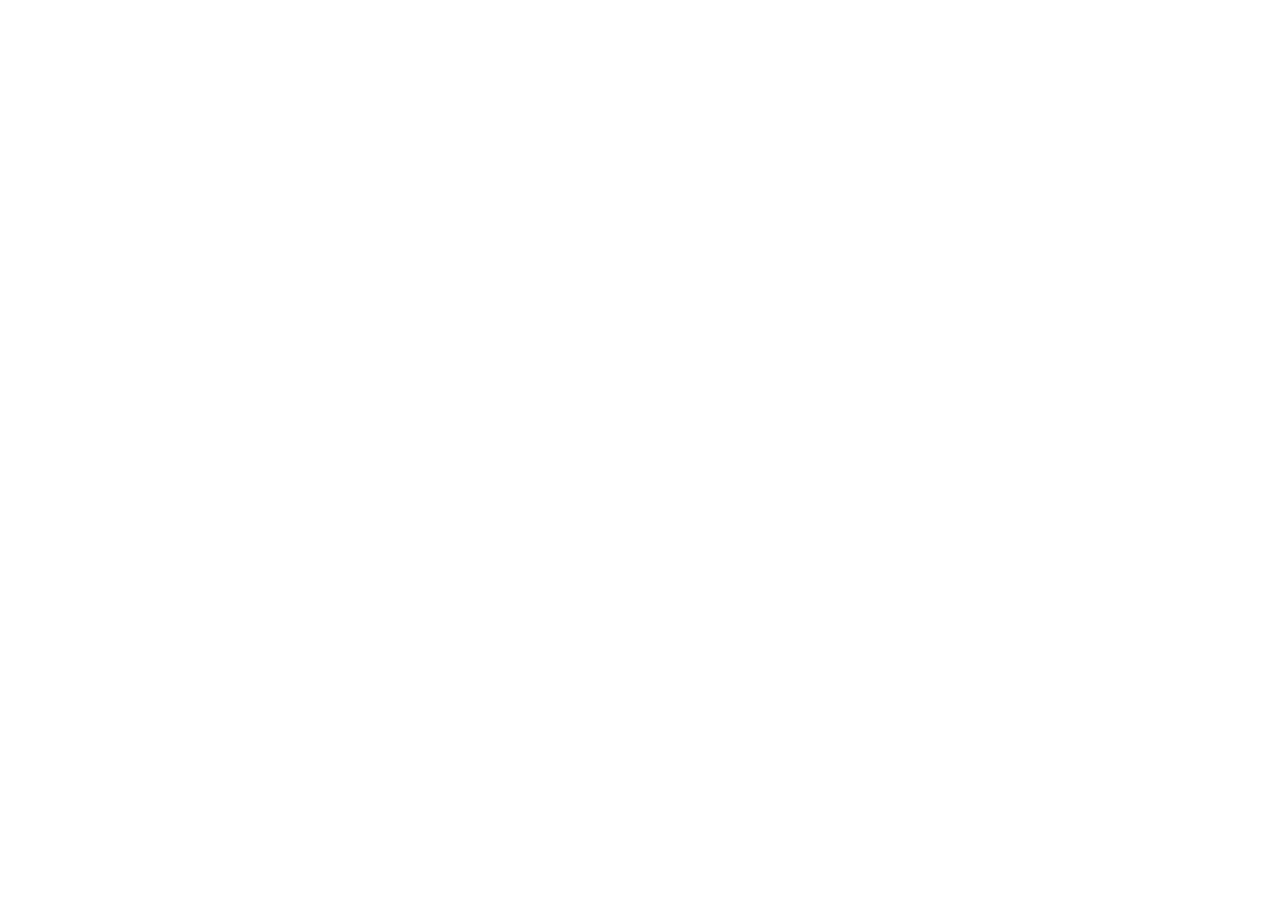
==== commit 9c82576f: "Moved to https://libertyandfairness.org (redirect pages)" ====
--- a/index.html
+++ b/index.html
@@ -1,161 +1 @@
-<!doctype html>
-<html lang="en">
-<head>
-  <meta charset="utf-8">
-  <meta name="viewport" content="width=device-width, initial-scale=1">
-  <title>Liberty &amp; Fairness Voter Guide</title>
-  <meta name="description" content="Your whole ballot, every pick explained. A sourced voter guide built on liberty and fairness.">
-  <link rel="preconnect" href="https://fonts.googleapis.com">
-  <link rel="preconnect" href="https://fonts.gstatic.com" crossorigin>
-  <link href="https://fonts.googleapis.com/css2?family=Libre+Baskerville:wght@400;700&family=Source+Sans+3:wght@400;600;700&display=swap" rel="stylesheet">
-  <link rel="icon" href="img/favicon.ico" sizes="any">
-  <link rel="icon" type="image/png" sizes="32x32" href="img/favicon-32.png">
-  <link rel="apple-touch-icon" href="img/apple-touch-icon.png">
-  <meta name="theme-color" content="#002B55">
-  <link rel="stylesheet" href="style.css">
-</head>
-<body>
-  <header class="masthead">
-    <div class="wrap masthead-inner">
-      <a class="brand" href="./" aria-label="Liberty &amp; Fairness Voter Guide home">
-        <img class="brand-logo" src="img/lf-mark-240w.png" srcset="img/lf-mark-240w.png 1x, img/lf-mark-480w.png 2x" width="73" height="40" alt="">
-        <span class="brand-text">Liberty <em>&amp;</em> Fairness<small>Voter Guide</small></span>
-      </a>
-      <nav class="topnav">
-        <a href="./#principles">Our principles</a>
-        <a href="./#how">How it works</a>
-      </nav>
-    </div>
-  </header>
-
-  <main>
-    <!-- Landing -->
-    <section id="landing">
-      <div class="hero">
-        <div class="wrap hero-inner">
-          <p class="eyebrow">Preview edition</p>
-          <h1>Your whole ballot.<br>Every pick explained.</h1>
-          <p class="lede">Enter your address to see every race and measure on your ballot, with a clear bottom line and the full reasoning, records, and sources behind each recommendation.</p>
-          <form id="lookup" class="lookup" autocomplete="on">
-            <div class="addr-grid">
-              <label for="street" class="sr-only">Street address</label>
-              <input id="street" name="street" type="text" required class="f-street"
-                     placeholder="Street address" autocomplete="address-line1">
-              <label for="city" class="sr-only">City</label>
-              <input id="city" name="city" type="text" required class="f-city"
-                     placeholder="City" autocomplete="address-level2">
-              <label for="state" class="sr-only">State</label>
-              <input id="state" name="state" type="text" required class="f-state" maxlength="20"
-                     placeholder="State" autocomplete="address-level1">
-              <label for="zip" class="sr-only">ZIP code</label>
-              <input id="zip" name="zip" type="text" required class="f-zip" inputmode="numeric" maxlength="10"
-                     placeholder="ZIP" autocomplete="postal-code">
-            </div>
-            <button type="submit">Get my guide</button>
-            <div class="optin">
-              <label class="check"><input id="remind" type="checkbox"> Email me about 30 days before my next election with a link to a fresh guide</label>
-              <div id="email-row" class="code-row" hidden>
-                <label for="email">Email</label>
-                <input id="email" name="email" type="email" autocomplete="email" placeholder="you@example.com">
-              </div>
-            </div>
-            <div id="code-row" class="code-row" hidden>
-              <label for="code">Preview access code</label>
-              <input id="code" name="code" type="text" autocomplete="off">
-            </div>
-          </form>
-          <p id="form-error" class="form-error" role="alert" hidden></p>
-          <p class="privacy">We use your address only to find your voting precinct. It is not stored or shared. If you opt in, your email is used only for election reminders.</p>
-        </div>
-      </div>
-
-      <section id="how" class="wrap band">
-        <h2 class="section-title">How it works</h2>
-        <ol class="steps">
-          <li><strong>We find your ballot.</strong> Your address identifies your precinct and every district you vote in.</li>
-          <li><strong>We research every race.</strong> Candidate records, endorsements, campaign positions, and the real cost of each measure, from official and nonpartisan sources.</li>
-          <li><strong>You get the bottom line, and the why.</strong> A printable one-page card for the booth, plus the full picture for every race.</li>
-        </ol>
-      </section>
-
-      <section id="principles" class="principles">
-        <div class="wrap">
-          <h2 class="section-title">Our principles</h2>
-          <p class="principles-lede"><strong>Liberty:</strong> government stays out of your life and your wallet unless it clearly earns its place. <strong>Fairness:</strong> rules and benefits apply equally, and nobody gains a right at someone else's expense.</p>
-          <div class="tests">
-            <div class="test"><h3>Is it worth it?</h3><p>Every tax, bond, or program must deliver more good than it costs. We show the full price, interest included.</p></div>
-            <div class="test"><h3>Is it fair to all?</h3><p>Benefits should be open to anyone who might need them someday, not carved out for a few.</p></div>
-            <div class="test"><h3>Record over rhetoric</h3><p>What candidates did in office counts more than what they say before an election. We flag last-minute shifts.</p></div>
-          </div>
-          <details class="planks">
-            <summary>Where we stand on the issues</summary>
-            <dl>
-              <dt>Taxes &amp; spending</dt><dd>Low taxes, limited government, and a strong economy. Core services first: public safety, roads, courts.</dd>
-              <dt>Life</dt><dd>Protect life at every stage, with an exception to save the mother's life. The later the pregnancy, the stronger the protection.</dd>
-              <dt>Immigration</dt><dd>Welcome legal immigrants at a pace communities can absorb. Enforce the law, secure the border, no amnesty.</dd>
-              <dt>Equal rights</dt><dd>Live and let live, but no new right that costs others: keep women's sports and private spaces sex-based, and no compelled speech.</dd>
-              <dt>Personal freedom</dt><dd>Marriage, marijuana, and gambling are personal choices, not government business.</dd>
-              <dt>Guns</dt><dd>The Second Amendment means what it says.</dd>
-              <dt>Public safety</dt><dd>Back the police and hold them accountable. End civil asset forfeiture abuse.</dd>
-              <dt>Education</dt><dd>School choice and local control, with parents in charge.</dd>
-              <dt>Property</dt><dd>Owners have the right to build. Loosen zoning and cut red tape.</dd>
-              <dt>Energy</dt><dd>Reliable, affordable power from oil, gas, and nuclear, without mandates or subsidies.</dd>
-              <dt>Health care</dt><dd>A limited safety net for necessary care, citizens first.</dd>
-            </dl>
-          </details>
-        </div>
-      </section>
-    </section>
-
-    <!-- Working -->
-    <section id="working" class="wrap working" hidden>
-      <div class="spinner" aria-hidden="true"></div>
-      <h2>Researching your ballot</h2>
-      <p id="working-where" class="working-where"></p>
-      <p>We're reading official sample ballots, candidate records, and measure details for your precinct. The first guide for a new area takes <strong>a few minutes</strong>; after that, everyone in the precinct gets it instantly. You can keep this page open, or have us email you the link.</p>
-      <div class="activity">
-        <h3>What we're doing right now</h3>
-        <ul id="activity" class="activity-list"><li class="muted">Finding your ballot</li></ul>
-      </div>
-      <form id="notify-form" class="notify">
-        <label for="notify-email"><b>Don't wait around.</b> Leave your email and we'll send the link the moment it's ready.</label>
-        <div class="notify-row">
-          <input id="notify-email" type="email" placeholder="you@example.com" autocomplete="email" required>
-          <button class="btn" type="submit">Email me the link</button>
-        </div>
-        <p id="notify-msg" class="notify-msg"></p>
-      </form>
-      <p class="elapsed">Elapsed: <span id="elapsed">0:00</span></p>
-    </section>
-
-    <!-- Queued (request mode) -->
-    <section id="queued" class="wrap working" hidden>
-      <h2>We've got your request</h2>
-      <p id="queued-where" class="working-where"></p>
-      <p>Your precinct hasn't been researched yet. We build each one by hand from the official ballot and candidate records, usually <strong>within a day</strong>. Leave your email and we'll send you the link the moment it's ready, or come back to this page later.</p>
-      <form id="queued-form" class="notify">
-        <label for="queued-email"><b>Email me the link</b></label>
-        <div class="notify-row">
-          <input id="queued-email" type="email" placeholder="you@example.com" autocomplete="email" required>
-          <button class="btn" type="submit">Notify me</button>
-        </div>
-        <p id="queued-msg" class="notify-msg"></p>
-      </form>
-      <p class="elapsed"><a href="./">Look up a different address</a></p>
-    </section>
-
-    <!-- Guide -->
-    <section id="guide" hidden></section>
-  </main>
-
-  <footer class="footer">
-    <div class="wrap">
-      <p><strong>Liberty &amp; Fairness Voter Guide</strong> (preview edition), published by Liberty &amp; Fairness LLC, an independent editorial publisher. Recommendations are our editorial opinions, based on the principles above.</p>
-      <p>Not affiliated with, authorized by, paid for by, or coordinated with any candidate, campaign, political party, or PAC. Always confirm your ballot with your county or local election office.</p>
-      <p class="fine">Research is AI-assisted, applies our published principles, and is sourced. Corrections: <a href="mailto:dani@libertyandfairness.org?subject=Correction">dani@libertyandfairness.org</a> · &copy; 2026 Liberty &amp; Fairness LLC. All rights reserved.</p>
-    </div>
-  </footer>
-
-  <script src="app.js"></script>
-</body>
-</html>
+<!doctype html><html lang="en"><head><meta charset="utf-8"><title>Liberty &amp; Fairness Voter Guide has moved</title><meta name="robots" content="noindex"><link rel="canonical" href="https://libertyandfairness.org/"><meta http-equiv="refresh" content="0; url=https://libertyandfairness.org/"><script>location.replace("https://libertyandfairness.org/"+location.search+location.hash)</script></head><body style="font-family:Arial,sans-serif;padding:40px"><p>The Liberty &amp; Fairness Voter Guide has moved to <a href="https://libertyandfairness.org/">libertyandfairness.org</a>.</p></body></html>
